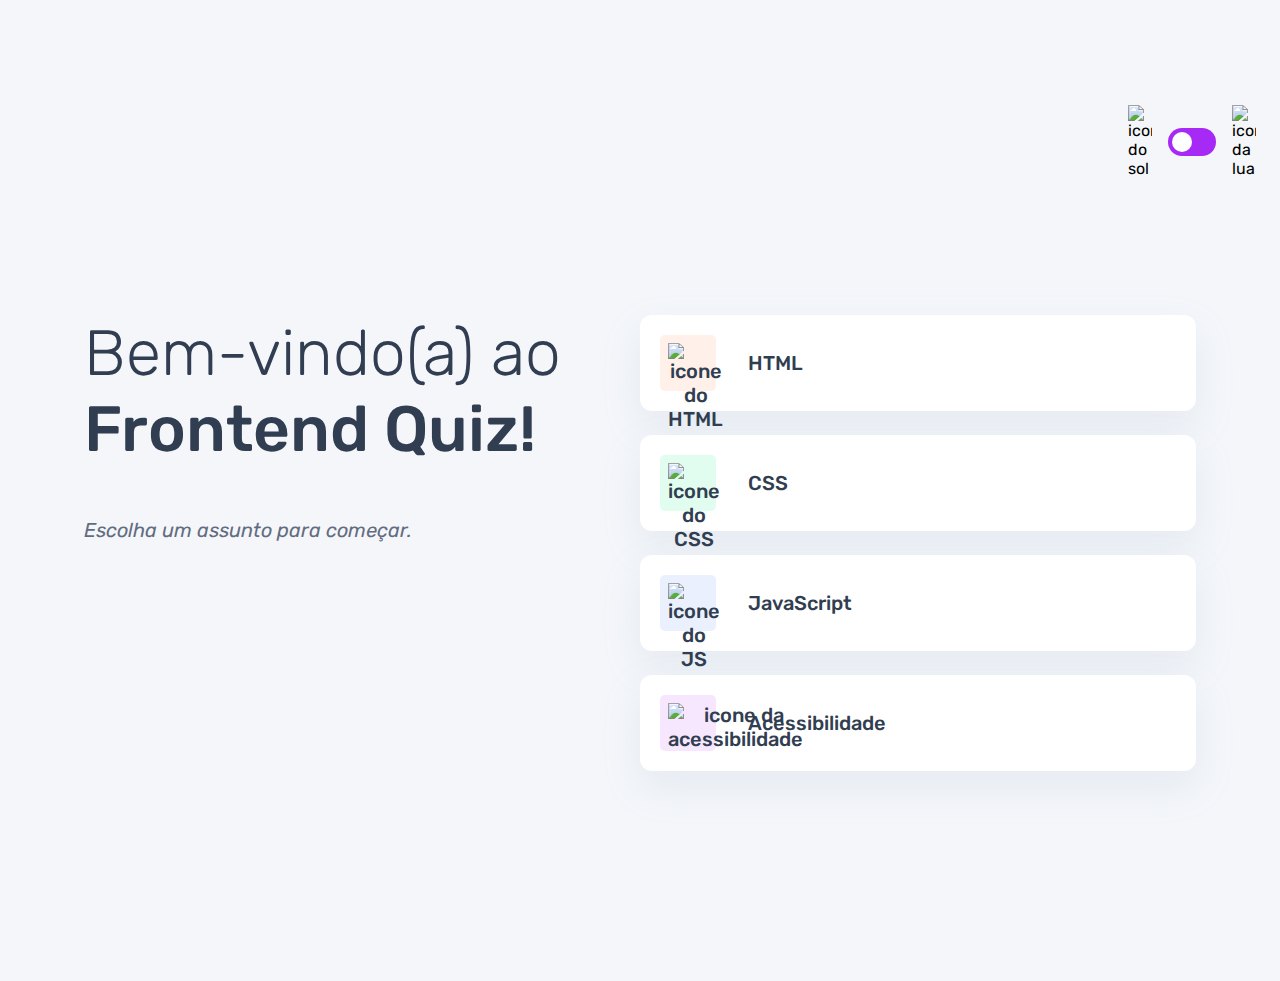
==== index.html @ 892fc7a9 "responsividade da home finalizada" ====
<!DOCTYPE html>
<html lang="pt-BR">
<head>
    <meta charset="UTF-8">
    <meta name="viewport" content="width=device-width, initial-scale=1.0">
    <link rel="preconnect" href="https://fonts.googleapis.com">
    <link rel="preconnect" href="https://fonts.gstatic.com" crossorigin>
    <link href="https://fonts.googleapis.com/css2?family=Rubik:ital,wght@0,300..900;1,300..900&display=swap" rel="stylesheet">
    <link rel="stylesheet" href="./style.css">
    <title>Quiz App</title>
</head>
<body class="">
    <header>
        <div class="tema">
            <img src="./assets/images/icon-sun-dark.svg" alt="icone do sol">
            <button>
                <div></div>
            </button>
            <img src="./assets/images/icon-moon-dark.svg" alt="icone da lua">
        </div>
    </header>

    <main>
        <section class="boas_vindas">
            <h1>
                Bem-vindo(a) ao <br>
                <strong>Frontend Quiz!</strong>
            </h1>

            <p>Escolha um assunto para começar.</p>
        </section>

        <section class="assuntos">
            <button class="botao_html">
                <div>
                    <img src="./assets/images/icon-html.svg" alt="icone do HTML">
                </div>
                HTML
            </button>

            <button class="botao_css">
                <div>
                    <img src="./assets/images/icon-css.svg" alt="icone do CSS">
                </div>
                CSS
            </button>

            <button class="botao_js">
                <div>
                    <img src="./assets/images/icon-js.svg" alt="icone do JS">
                </div>
                JavaScript
            </button>

            <button class="botao-acessibilidade">
                <div>
                    <img src="./assets/images/icon-accessibility.svg" alt="icone da acessibilidade">
                </div>
                Acessibilidade
            </button>

        </section>
    </main>
</body>
</html>
---- style.css ----
*{
    padding: 0;
    margin: 0;
    box-sizing: border-box;
    font-family: "Rubik", sans-serif;
}

:root{
    --bg-color: #f4f6fa;
    --purple: #a729f5;
    --white: #fff;
    --primary-text-color: #313e51;
    --secondary-text-color: #626c7f;
    --button-bg: #fff;
    --shadow: 0px 16px 40px 0px rgba(143, 168, 193, 0.14);
    --bg-html: #fff1e9;
    --bg-css: #e0fdef;
    --bg-js: #ebf0ff;
    --bg-acessiblidade: #f6e7ff;
    --bg-mobile: url(./assets/images/pattern-background-mobile-light.svg);
    --bg-desktop: url(./assets/images/pattern-background-desktop-light.svg);
}

body{
    height: 100vh;
    background: var(--bg-mobile) var(--bg-color);
    background-repeat: no-repeat;
    background-size: cover;
}

header{
    padding: 16px 24px;
    display: flex;
    justify-content: flex-end;
}

.tema{
    padding: 8px 0;
    display: flex;
    align-items: center;
    gap: 8px;
}

.tema img{
    width: 16px;
}

.tema button{
    height: 20px;
    width: 32px;
    background: var(--purple);
    border: 0;
    border-radius: 999px;
    padding: 4px;
}

.tema button div{
    background: var(--white);
    width: 12px;
    height: 12px;
    border-radius: 999px;
}

main{
    padding: 32px 24px;
}

.boas_vindas {
    margin-bottom: 40px;
}

.boas_vindas h1{
    font-size: 40px;
    font-weight: 300;
    color: var(--primary-text-color);
    margin-bottom: 16px;
}

.boas_vindas h1 strong{
    font-weight: 500;
}

.boas_vindas p {
    color: var(--secondary-text-color);
    font-size: 14px;
    line-height: 150%;
    font-style: italic;
}

.assuntos{
    display: flex;
    flex-direction: column;
    gap: 12px;
}

.assuntos button{
    border: none;
    background: var(--button-bg);
    display: flex;
    align-items: center;
    gap: 16px;
    padding: 12px;
    border-radius: 12px;
    box-shadow: var(--shadow);
    font-size: 18px;
    font-weight: 500;
    color: var(--primary-text-color);
}

.assuntos button div{
    width: 40px;
    height: 40px;
    padding: 5px;
    border-radius: 5px;
}

.assuntos button img {
    width: 100%;
}

.botao_html div{
    background: var(--bg-html);
}

.botao_css div{
    background: var(--bg-css);
}

.botao_js div{
    background: var(--bg-js);
}

.botao-acessibilidade div {
    background: var(--bg-acessiblidade);
}

@media(min-width: 1100px) {
    body{
        background: var(--bg-desktop) var(--bg-color);
        background-size: cover;
        background-repeat: no-repeat;
    }

    header{
        margin-block: 81px;
    }

    .tema{
        gap: 16px;
    }

    .tema img{
        width: 24px;
    }
    
    .tema button{
        height: 28px;
        width: 48px;
    }

    .tema button div{
        width: 20px;
        height: 20px;
    }

    main{
        display: flex;
        max-width: 1160px;
        margin-inline: auto;
    }

    section{
        width: 100%;    
    }

    .boas_vindas h1{
        font-size: 64px;
        margin-bottom: 48px;
    }

    .boas_vindas p{
        font-size: 20px;
    }

    
    .assuntos{
        gap: 24px;
    }

    .assuntos button{
        font-size: 20px;
        padding: 20px;
        gap: 32px;
    }

    .assuntos button div{
        width: 56px;
        height: 56px;
        padding: 8px;
    }



}
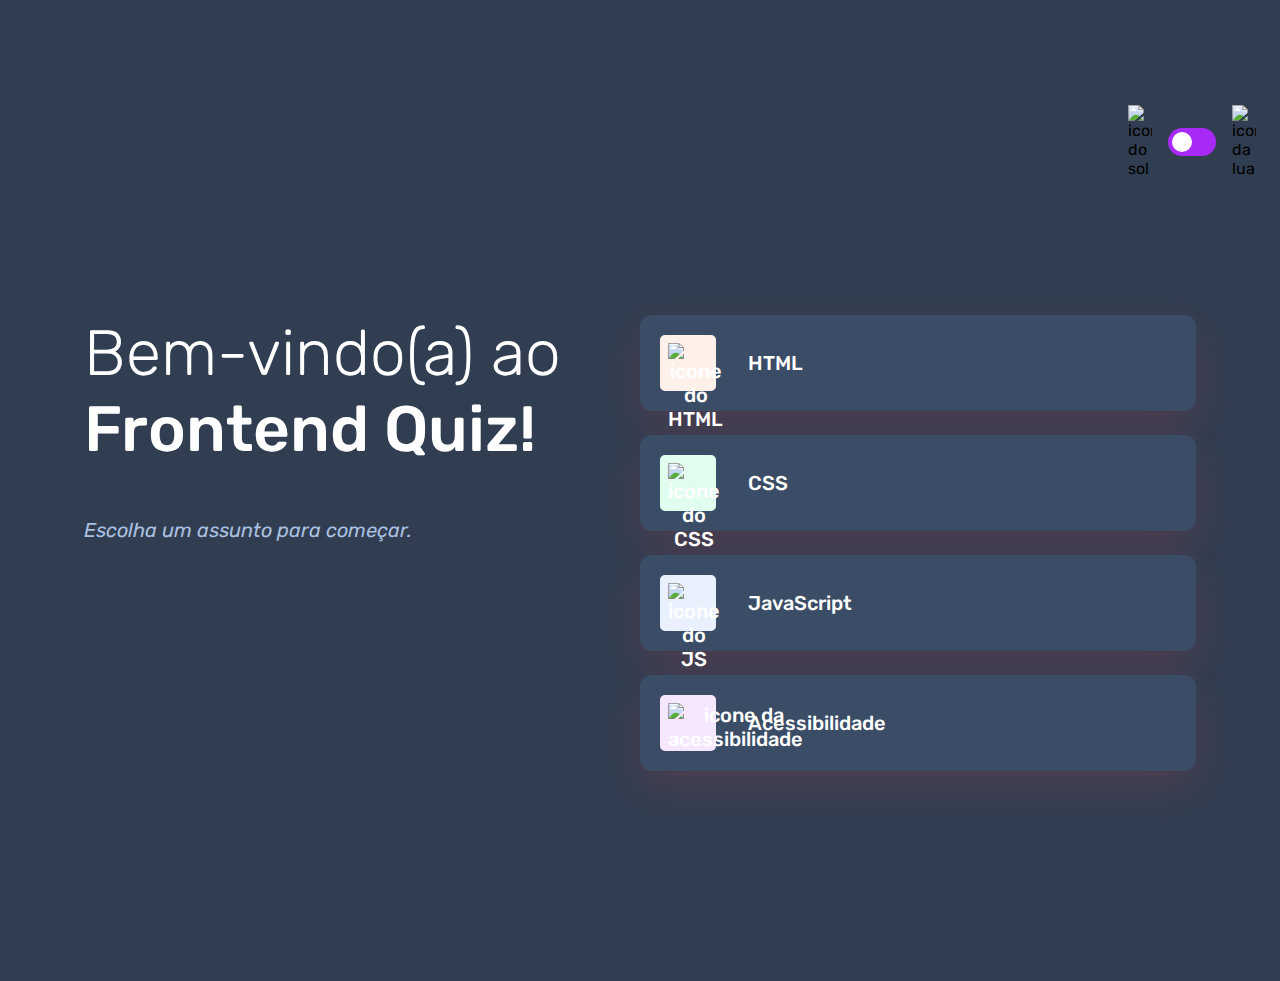
==== commit 5840dbd6: "adaprção das cores para o tem escuro" ====
--- a/index.html
+++ b/index.html
@@ -9,7 +9,7 @@
     <link rel="stylesheet" href="./style.css">
     <title>Quiz App</title>
 </head>
-<body class="">
+<body class="escuro">
     <header>
         <div class="tema">
             <img src="./assets/images/icon-sun-dark.svg" alt="icone do sol">
--- a/style.css
+++ b/style.css
@@ -20,6 +20,16 @@
     --bg-mobile: url(./assets/images/pattern-background-mobile-light.svg);
     --bg-desktop: url(./assets/images/pattern-background-desktop-light.svg);
 }
+body.escuro{
+    --bg-color: #313e51;
+    --bg-mobile: url(./assets/images/pattern-background-mobile-dark.svg);
+    --bg-desktop: url(./assets/images/pattern-background-desktop-dark.svg);
+    --primary-text-color: #fff;
+    --secondary-text-color: #abc1e1;
+    --button-bg: #3b4d66;
+    --shadow: 0px 16px 40px 0px rgba(449, 62, 81, 0.14);
+}
+
 
 body{
     height: 100vh;
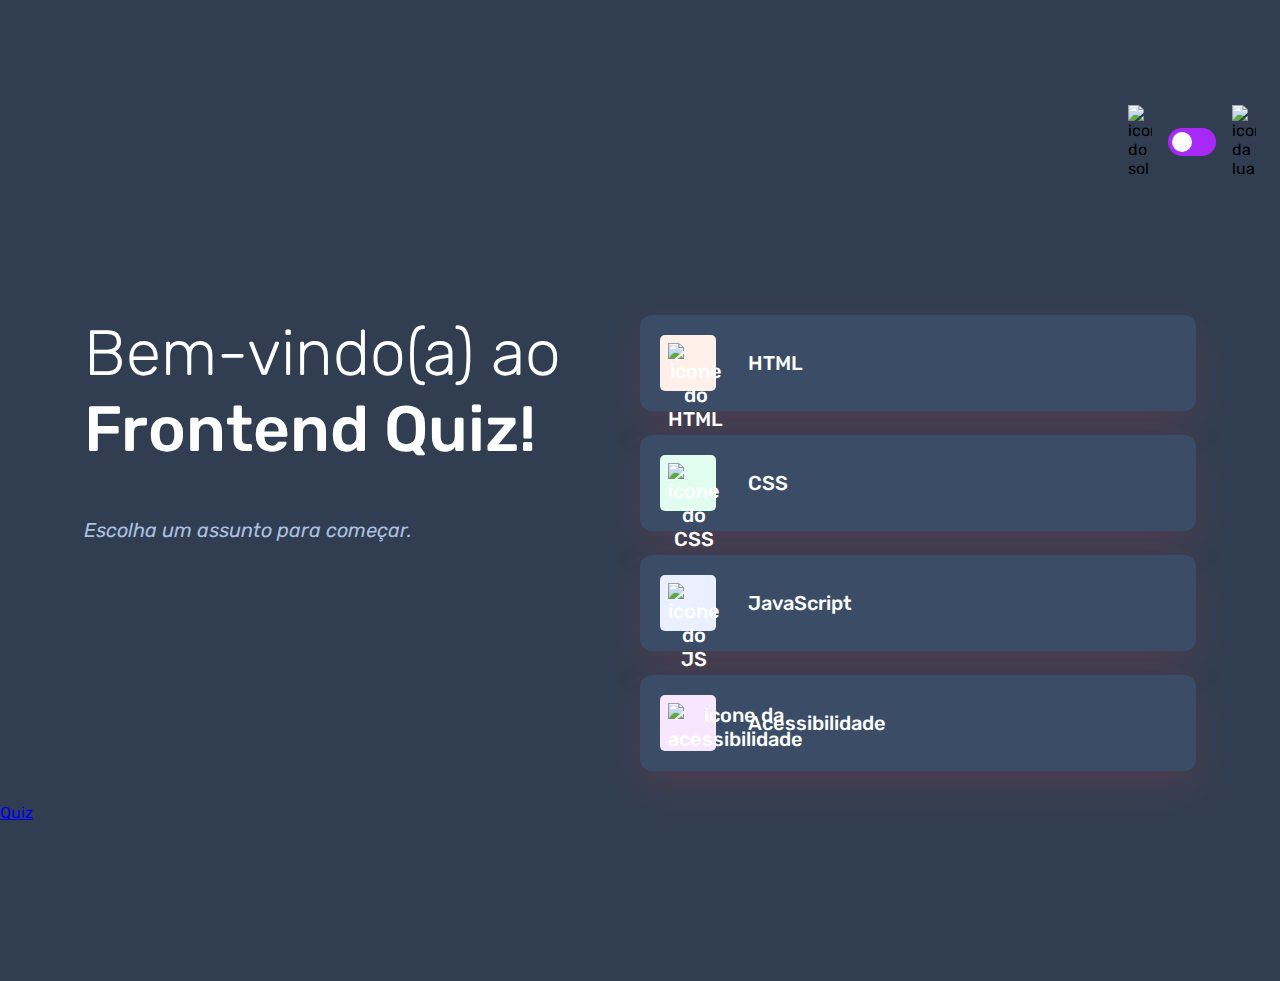
==== commit 9c62a1f1: "criação da aágina do aquis" ====
--- a/index.html
+++ b/index.html
@@ -61,5 +61,8 @@
 
         </section>
     </main>
+
+    <a href="./pages/quiz/quiz.html"> Quiz</a>
+
 </body>
 </html>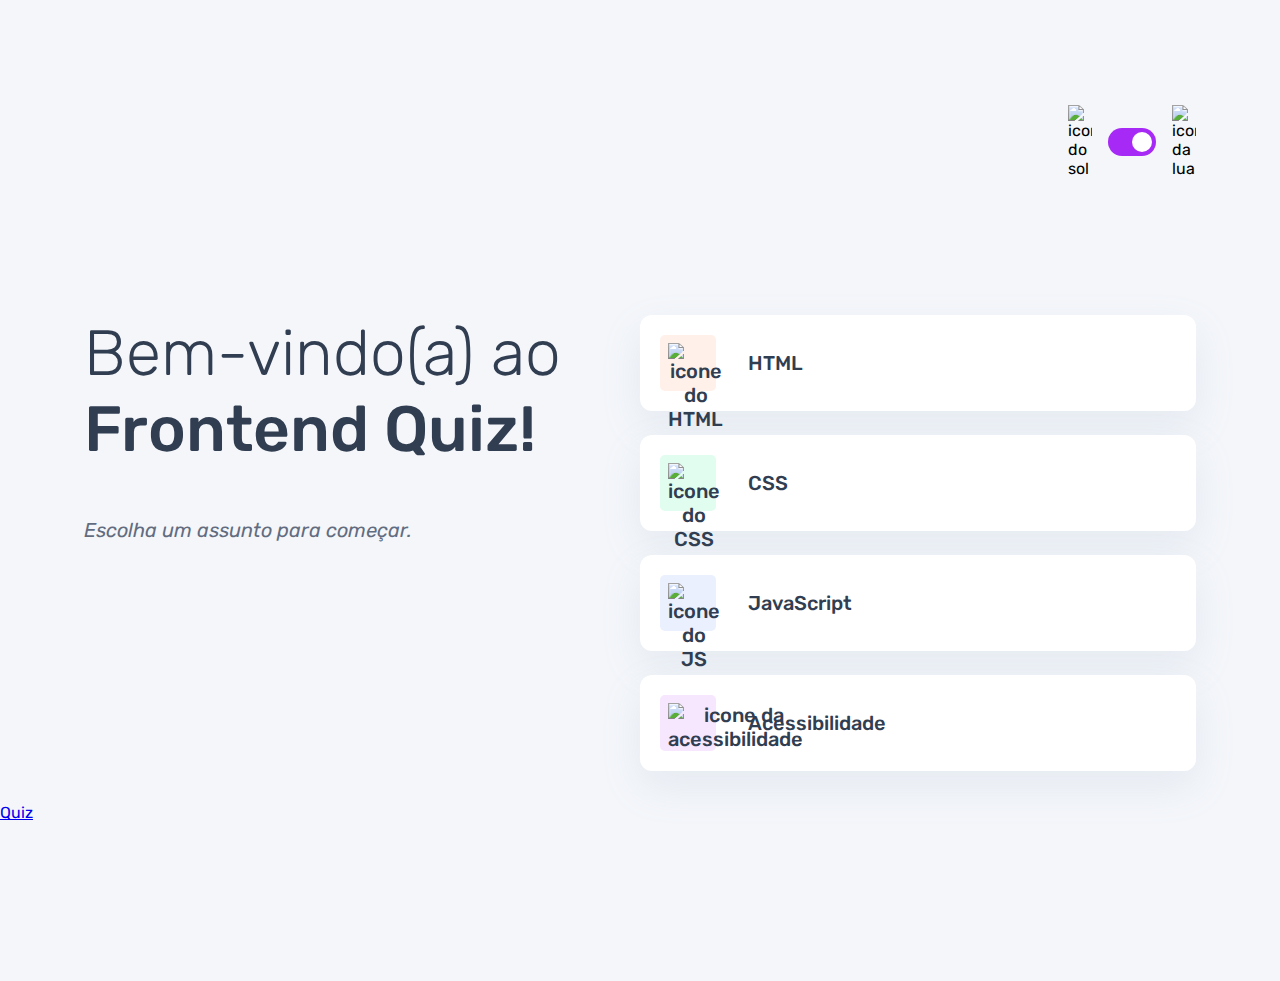
==== commit 2ea6b7cf: "criação do java script do quiz.html para trocar o tema" ====
--- a/index.html
+++ b/index.html
@@ -7,9 +7,10 @@
     <link rel="preconnect" href="https://fonts.gstatic.com" crossorigin>
     <link href="https://fonts.googleapis.com/css2?family=Rubik:ital,wght@0,300..900;1,300..900&display=swap" rel="stylesheet">
     <link rel="stylesheet" href="./style.css">
+    <script src="./script.js" type="module" defer></script>
     <title>Quiz App</title>
 </head>
-<body class="escuro">
+<body>
     <header>
         <div class="tema">
             <img src="./assets/images/icon-sun-dark.svg" alt="icone do sol">
--- a/style.css
+++ b/style.css
@@ -42,6 +42,8 @@
     padding: 16px 24px;
     display: flex;
     justify-content: flex-end;
+    max-width: 1160px;
+    margin-inline: auto;
 }
 
 .tema{
@@ -62,6 +64,10 @@
     border: 0;
     border-radius: 999px;
     padding: 4px;
+    display: flex;
+    justify-content: flex-end;
+    cursor: pointer;
+
 }
 
 .tema button div{
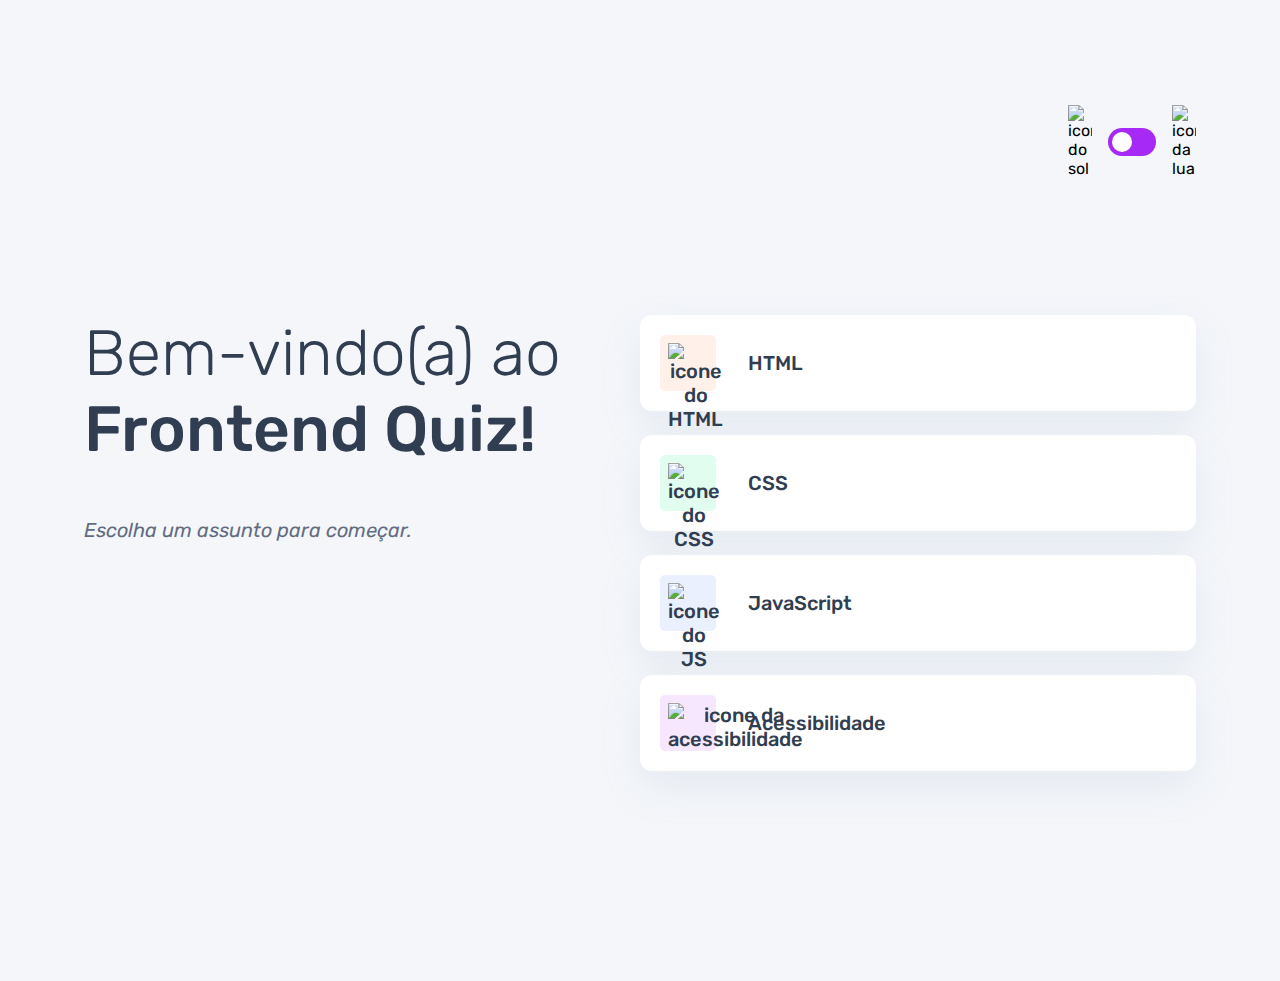
==== commit f4e60c7b: "adcionada a função para ecolher o tema do quiz no index.hmtl" ====
--- a/index.html
+++ b/index.html
@@ -62,8 +62,5 @@
 
         </section>
     </main>
-
-    <a href="./pages/quiz/quiz.html"> Quiz</a>
-
 </body>
 </html>--- a/style.css
+++ b/style.css
@@ -65,7 +65,6 @@
     border-radius: 999px;
     padding: 4px;
     display: flex;
-    justify-content: flex-end;
     cursor: pointer;
 
 }
@@ -121,6 +120,7 @@
     font-size: 18px;
     font-weight: 500;
     color: var(--primary-text-color);
+    cursor: pointer;
 }
 
 .assuntos button div{
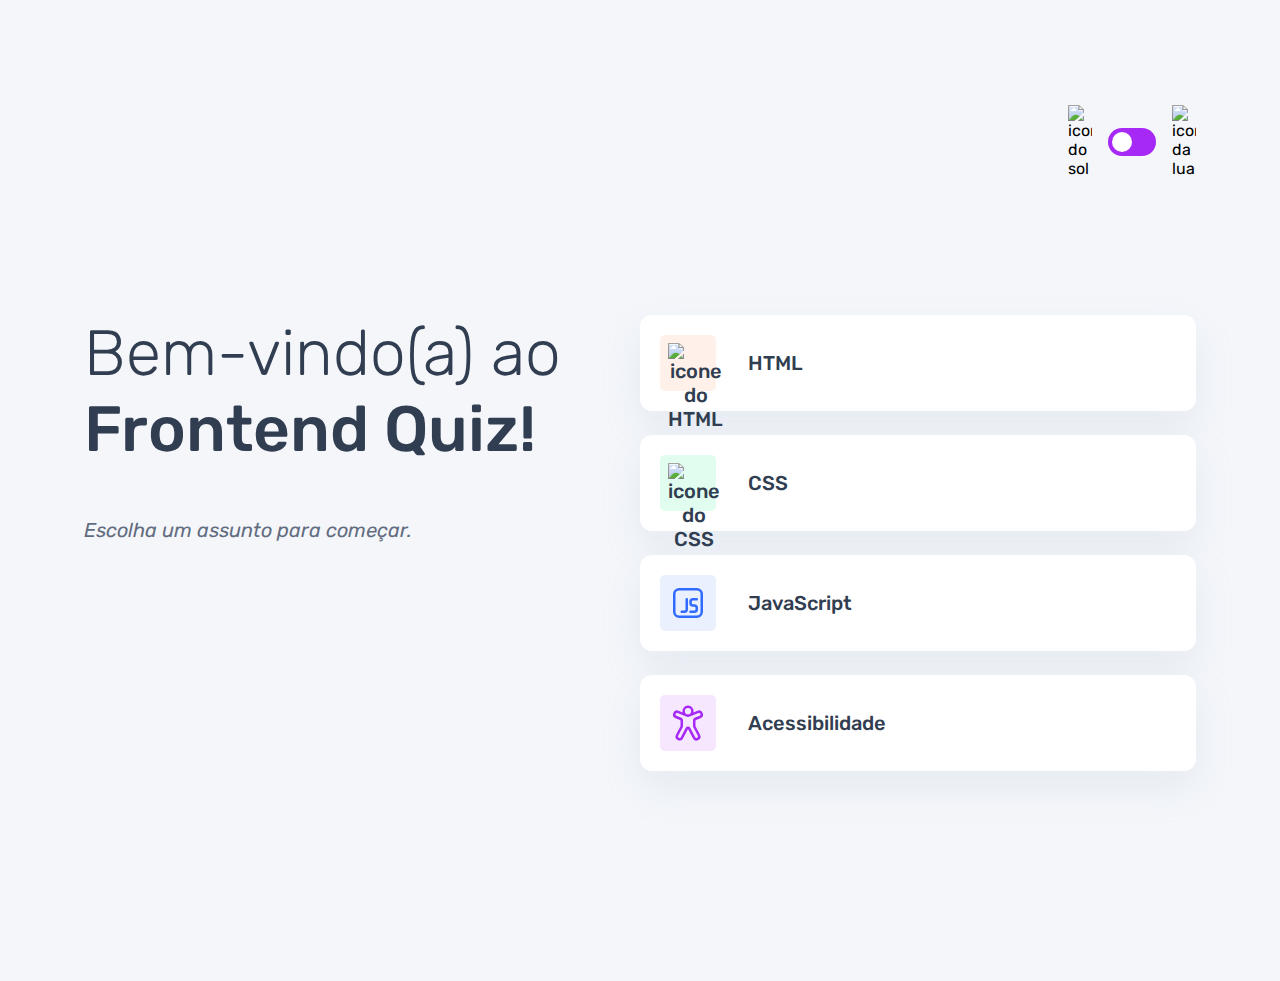
==== commit f84641d3: "alteração dinâminca do assunto da página" ====
--- a/index.html
+++ b/index.html
@@ -48,14 +48,14 @@
 
             <button class="botao_js">
                 <div>
-                    <img src="./assets/images/icon-js.svg" alt="icone do JS">
+                    <img src="./assets/images/icon-javascript.svg" alt="icone do JS">
                 </div>
                 JavaScript
             </button>
 
             <button class="botao-acessibilidade">
                 <div>
-                    <img src="./assets/images/icon-accessibility.svg" alt="icone da acessibilidade">
+                    <img src="./assets/images/icon-acessibilidade.svg" alt="icone da acessibilidade">
                 </div>
                 Acessibilidade
             </button>
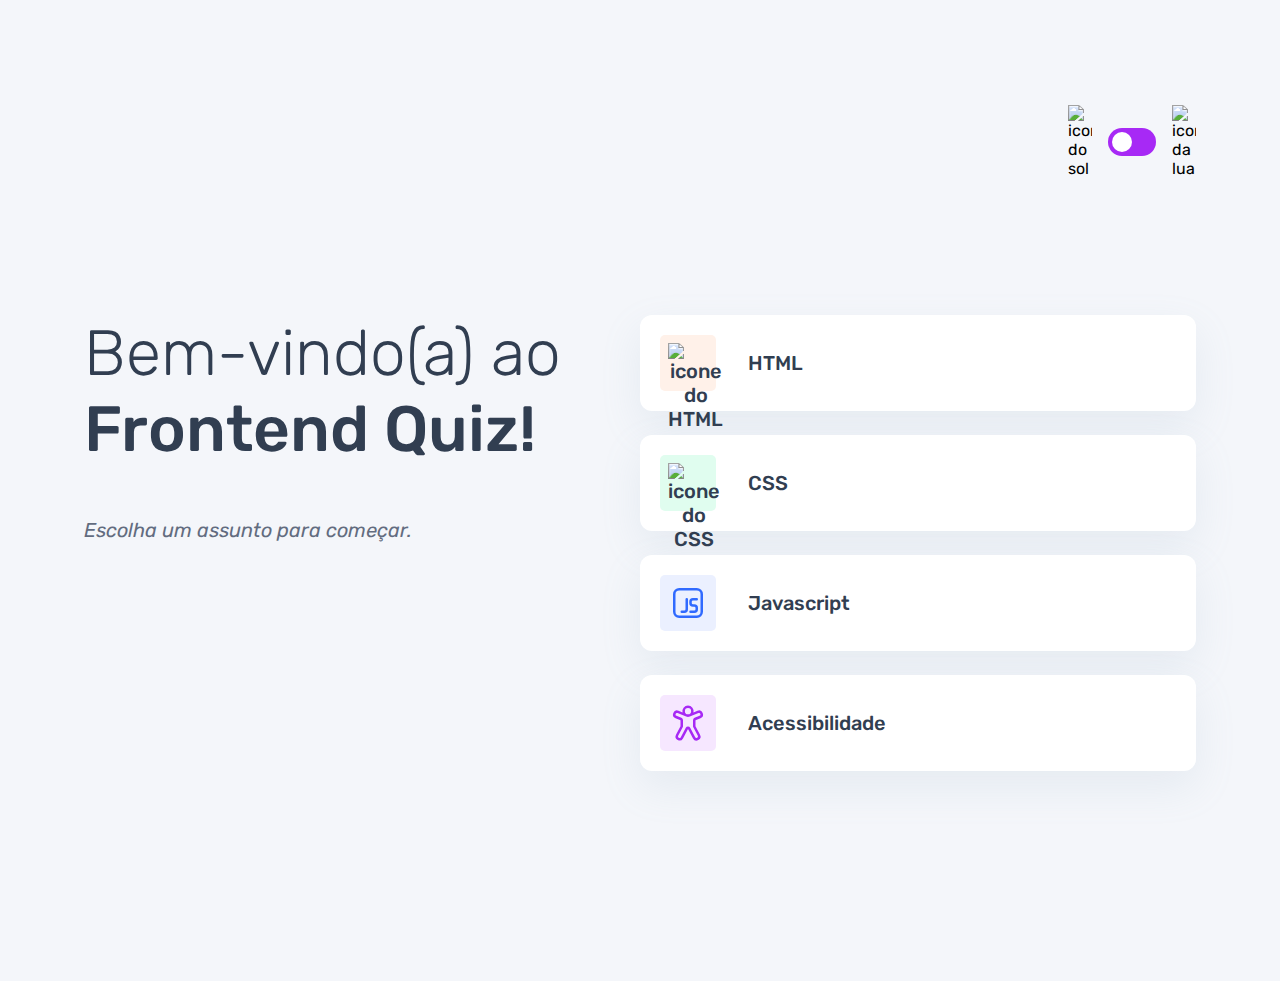
==== commit 9b05eb62: "adicionada a funçado de validar a resposta do usuario" ====
--- a/index.html
+++ b/index.html
@@ -50,7 +50,7 @@
                 <div>
                     <img src="./assets/images/icon-javascript.svg" alt="icone do JS">
                 </div>
-                JavaScript
+                Javascript
             </button>
 
             <button class="botao-acessibilidade">
